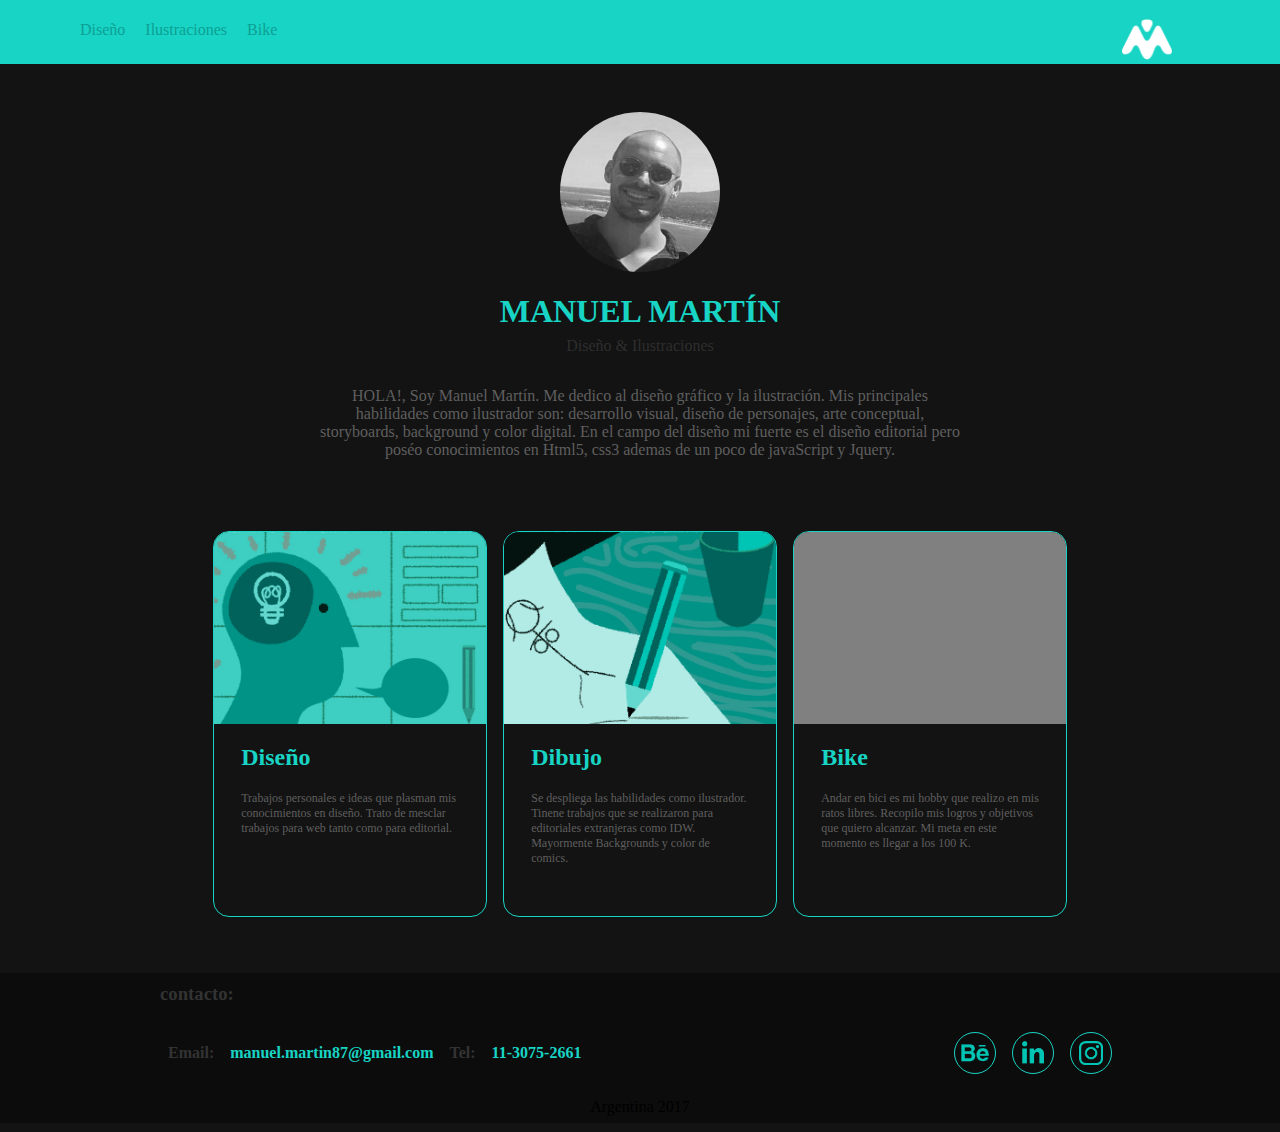
==== index.html @ 126e71ea "1" ====
<!DOCTYPE html>
<html lang="en">
<head>
    <meta charset="UTF-8">
    <meta name="viewport" content="width=device-width, initial-scale=1.0">
    <meta http-equiv="X-UA-Compatible" content="ie=edge">
    <title>Manuel Martin </title>
    <link rel="stylesheet" href="css/estilo.css">
    <!-- <link rel="stylesheet" href="https://maxcdn.bootstrapcdn.com/bootstrap/4.0.0-beta.2/css/bootstrap.min.css" integrity="sha384-PsH8R72JQ3SOdhVi3uxftmaW6Vc51MKb0q5P2rRUpPvrszuE4W1povHYgTpBfshb" crossorigin="anonymous"> -->
</head>
<body>
    
    <header class=" justify-between">
        <div id="contenedorA">
            
            <a href="#backgrounds">Diseño</a>
            <a href="manuelmartindibujo.html">Ilustraciones</a>
            <a href="#colors">Bike</a>
                    
        </div>
        <div class="margenLogo">
            <img id="logo" src="img/logo 2017.png" alt="">
        </div>
    </header>

    <div class=" con-general flex-center ">

        <div class="imgCaratula  flex-center "><img id="mm" src="img/mmm.jpg" alt=""></div>
        <h1 class="h1Color" >MANUEL MARTÍN</h1>
        <p class="pTopLogo colorP2">Diseño & Ilustraciones</p>
        <p class="colorP anchoP textCenter ">
              HOLA!, Soy Manuel Martín. Me dedico al diseño gráfico y la ilustración. Mis principales habilidades como ilustrador son: desarrollo visual, diseño de personajes, arte conceptual, storyboards, background y color digital.
              En el campo del diseño mi fuerte es el diseño editorial pero poséo conocimientos en  Html5, css3 ademas de un poco de javaScript y Jquery.
        </p>
  

    </div>

    <div class="con-general flex-center">
        <div class="con-dos flex-Wrap">
        <div class="con-tres flex-center">
             <div class="con-img"> <img src="img/diseño.jpg" alt=""></div> 

                <div class="con-p">
                    <h2 class="h1Color">Diseño</h2>
                    <p class="colorP tamañoP">
                         Trabajos personales e ideas que plasman mis conocimientos en diseño.
                        Trato de mesclar trabajos para web tanto como para editorial.  
                    </p>
                </div>
            
        </div>
        <div class="con-tres flex-center">
            <div class="con-img">  <img src="img/dibujo.jpg" alt=""></div>
                <div class="con-p">
                    <h2 class="h1Color">Dibujo</h2>
                    <p class="colorP tamañoP"> 
                        Se despliega las habilidades como ilustrador. Tinene trabajos que se realizaron para 
                        editoriales extranjeras como IDW. Mayormente Backgrounds y color de comics. 
                    </p>
                </div>
                
        </div>
        <div class="con-tres flex-center">
            <div class="con-img"> <img src="img/bike.jpg" alt=""></div>
                <div class="con-p">
                    <h2 class="h1Color">Bike</h2>
                    <p class="colorP tamañoP"> 
                             Andar en bici es mi hobby que realizo en mis ratos libres. Recopilo mis logros y objetivos que quiero alcanzar. Mi meta en este momento es llegar a los 100 K. 
                             
                    </p>
                </div>
            
        </div>
        </div>   
    </div>

<footer class="flex-center">

    <div class="con-contacto h3Color">
        <h3>contacto:</h3>
    </div>
    <div class="justify-between con-contacto">
      <div class="justify-between "> 
        <h4 class="margenLogo h3Color"> Email:</h4>
       <p class="margenLogo h1Color "> <strong> manuel.martin87@gmail.com </strong></p>
       <h4 class="margenLogo h3Color">Tel:</h4>
       <p class="margenLogo h1Color"> <strong>11-3075-2661</strong></p>
    </div>
    <div class="justify-between">
        <a href="https://www.behance.net/maginmarti044c"> <div id="behance"  class="redes margenLogo flex-center"> <img src="img/behance.png" alt=""> </div></a>
        <a href="https://www.linkedin.com/in/manuel-m-martin/"> <div id="linkedin" class="redes margenLogo flex-center"> <img src="img/linkedin.png" alt=""> </div></a>
        <a href="https://www.instagram.com/m.magin.martin/">  <div id="instagram" class="redes margenLogo flex-center"> <img src="img/instagram.png" alt=""> </div></a>
    </div>
    </div>
    <div class=""><p>Argentina 2017</p></div>



</footer>

 <div class="cont-animacion">
    

    <!-- <div class="elementoUno anima-Uno"> <img src="img/lampara.png" alt=""></div>
    <div class="elementoUno anima-Uno" style="margin-left:500px;"><img src="img/lampara.png" alt=""></div>
    -->



</div>


</body>
</html>
---- css/estilo.css ----
body{
    margin: 0;
    font-family: 'open sans extrabold', 'open sans ';
     /* position: relative; */
     background-color: #131313;
}
header{
    width: 100%;
    height: 4em;
    margin-top: -3em;
    /* background-color: #33ffcc; */
    background-color: #18d4c4;
     position: fixed; 
    z-index: 5;
    align-items: center

}
footer{
    background-color: #0c0c0c;
    width: 100%;
    height:150px ;
    
    /* height: 100%; */
    max-width: 1600px;
    margin-top: 3em;
}
p{
    font-family: 'open sans';
    
}

#contenedorA{
    align-self: flex-start;
    /* position: fixed; */
    margin-top: 1.3em;
    margin-left:5em; 

}
#contenedorA a{
    text-decoration: none;
    margin-right: 1em;
    /* color: rgb(7, 134, 86); */
    color: rgb(13, 160, 148);
  
}

/////////////////////


.col-2{
    
    -webkit-column-count:2;
    -moz-column-count:2;
    column-count:2;

}
.col-3{
    
    -webkit-column-count:3;
    -moz-column-count:3;
    column-count:3;

}
.col-4{
   
    -webkit-column-count:4;
    -moz-column-count:4;
    column-count:4;

    
}

.con-general{

    width: 100%;
    
    /* height: 100%; */
    max-width: 1600px;
    margin-top: 3em;
    /* background-color: antiquewhite; */

}
.flex-center{
    display: flex;
    flex-direction: column;
    justify-content: center;
    align-items: center;

}
.flex-Wrap{
    display: flex;
    flex-wrap: wrap;
    justify-content: center
}

.justify-between{
    
        display: flex;
        flex-wrap: wrap;
        justify-content: space-between;
        align-items: center
        
    
    
}

.imgCaratula{
    width: 10em;
    height: 10em;
    border-radius: 50%;
    /* background-color: rgb(33, 209, 200); */
    margin-top: 4em;
    overflow:hidden;

}
.pTopLogo{
    margin-top: -15px;

}
.colorP{
    color: rgb(95, 95, 95);
}
.colorP2{
    color: rgb(46, 46, 46);
}
.anchoP{
    width: 50%;
}
.tamañoP{
    font-size: 9pt;
}
.h1Color{
    /* color: #33ffcc; */
    color: #18d4c4;
}
.h3Color{
    color: #333333;
}
.textCenter{
    text-align: center;
}
.textRight{
    text-align: right;
}
.con-dos{
    width: 75%;
}
.con-tres{
    
    /* border: 1px solid #33ffcc; */
    border: 1px solid #18d4c4;
    width: 17em;
    height: 24em;
    margin: 0.5em;
    border-radius: 1em;
    overflow:hidden;
    
}
.con-tres:hover{
    border: 1px solid #bb002f;
    animation-name:bibrar;
    animation-duration: 0.4s;
    animation-iteration-count: infinite;
    cursor: pointer;

}
@keyframes bibrar{
    0%{transform: rotate(0.5deg);}
    25%{transform: rotate(-0.5deg);}
    50%{transform: rotate(0.5deg);}
    75%{transform: rotate(-0.5deg);}
    100%{transform: rotate(0deg);}
}

.con-img{
    width: 100%;
    height: 50%;
    /* border-radius: 1em; */
    background-color: grey;
    overflow: hidden;
    
   
} 

.con-p{
    width: 80%;
    height: 50%;
    border-radius: 1em;
   
    
}
#logo{
    width: 50px;
    height: 50px;
    margin-left: -200%;
    margin-top: 0.4em;
}
#mm{
    width: 200px;
    height: 200px;
}

.margenLogo{
    margin:0.5em ;
}
.redes{
    width: 40px;
    height: 40px;
    border-radius: 50%;
    /* border: 1px solid #33ffcc; */
    border: 1px solid #18d4c4;
}
#behance img{
    width: 70%;
}
#linkedin img{
    width: 56%;
}
#instagram img{
    width: 60%;
}

.redes:hover{
    border: 1px solid #bb002f;
}
.con-contacto{
    width: 75%;
}

.con-img img{
    margin-left: -20px;
    /* width: 110%; */
    height: 115%;
}
.con-imgUno {
    background-image: url("img/diseño.jpg");

}
.cont-animacion{
    position: absolute;
    width: 100%;
    height: 100%;
    max-width: 1600px;
    top:0px;
    z-index: -5;

}

.elementoUno{
    height: 40px;
    width: 40px;
    /* background-image: url("img/logo2017.png"); */
    /* background-color: red; */
    margin-top: 200px;
    margin-left:400px;
    position: relative;

}

.anima-Uno{
    animation-name: aUno;
    animation-duration: 9s;
    animation-iteration-count: infinite;

}
@keyframes aUno{ 
    /* from{opacity: 0;} 
    to { opacity: 1;} */

    0%{opacity: 0 }
    25%{opacity:0.5 }
    50%{ opacity: 0 }
    75%{opacity: 0.5 }
    100%{opacity: 0 }
}

.elementoUno img{
    
    height: 100%;
}
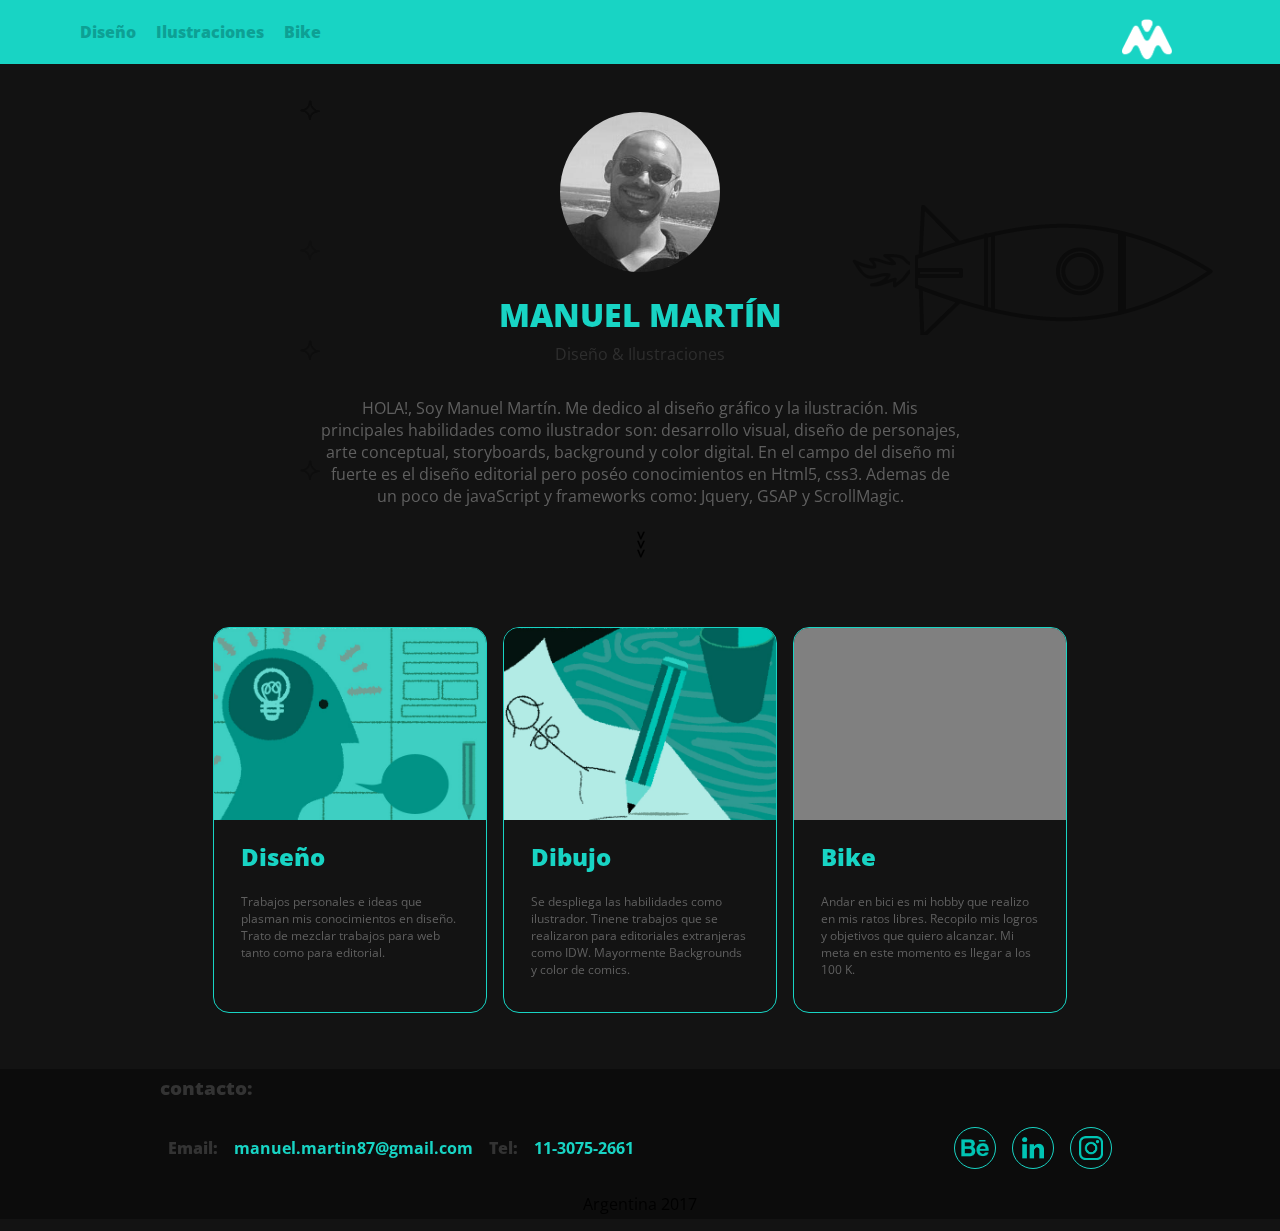
==== commit 154578c4: "5" ====
--- a/index.html
+++ b/index.html
@@ -6,6 +6,16 @@
     <meta http-equiv="X-UA-Compatible" content="ie=edge">
     <title>Manuel Martin </title>
     <link rel="stylesheet" href="css/estilo.css">
+    <link rel="icon" type="image/png" href="img/mmmfavicon.png" />
+    <link href="https://fonts.googleapis.com/css?family=Open+Sans:300,300i,400,400i,600,600i,700,700i,800,800i" rel="stylesheet">
+    <script src="https://cdnjs.cloudflare.com/ajax/libs/gsap/1.20.3/TweenMax.min.js"></script>
+    <script src="https://ajax.googleapis.com/ajax/libs/jquery/3.2.1/jquery.min.js"></script>
+    <script src="https://cdnjs.cloudflare.com/ajax/libs/gsap/1.20.3/plugins/CSSPlugin.min.js"></script>
+    <script src="https://cdnjs.cloudflare.com/ajax/libs/gsap/1.20.3/easing/EasePack.min.js"></script>
+    <script src="https://cdnjs.cloudflare.com/ajax/libs/gsap/1.20.3/TweenLite.min.js"></script>
+    <script src="https://cdnjs.cloudflare.com/ajax/libs/ScrollMagic/2.0.5/ScrollMagic.min.js"></script>
+    <script src="https://cdnjs.cloudflare.com/ajax/libs/ScrollMagic/2.0.5/plugins/animation.gsap.js"></script>
+    
     <!-- <link rel="stylesheet" href="https://maxcdn.bootstrapcdn.com/bootstrap/4.0.0-beta.2/css/bootstrap.min.css" integrity="sha384-PsH8R72JQ3SOdhVi3uxftmaW6Vc51MKb0q5P2rRUpPvrszuE4W1povHYgTpBfshb" crossorigin="anonymous"> -->
 </head>
 <body>
@@ -13,9 +23,9 @@
     <header class=" justify-between">
         <div id="contenedorA">
             
-            <a href="#backgrounds">Diseño</a>
-            <a href="manuelmartindibujo.html">Ilustraciones</a>
-            <a href="#colors">Bike</a>
+            <a href="https://www.behance.net/maginmarti044c">Diseño</a>
+            <a href="https://www.behance.net/gallery/56486357/Ilustraciones-2">Ilustraciones</a>
+            <a href="">Bike</a>
                     
         </div>
         <div class="margenLogo">
@@ -25,32 +35,37 @@
 
     <div class=" con-general flex-center ">
 
-        <div class="imgCaratula  flex-center "><img id="mm" src="img/mmm.jpg" alt=""></div>
-        <h1 class="h1Color" >MANUEL MARTÍN</h1>
-        <p class="pTopLogo colorP2">Diseño & Ilustraciones</p>
-        <p class="colorP anchoP textCenter ">
+        <div id="imc" class="imgCaratula  flex-center "><img id="mm" src="img/mmm.jpg" alt=""></div>
+        <h1 id="Ch1" class="h1Color" >MANUEL MARTÍN</h1>
+        <p id="Cp1" class="pTopLogo colorP2">Diseño & Ilustraciones</p>
+        <p id="Cp2" class="colorP anchoP textCenter ">
               HOLA!, Soy Manuel Martín. Me dedico al diseño gráfico y la ilustración. Mis principales habilidades como ilustrador son: desarrollo visual, diseño de personajes, arte conceptual, storyboards, background y color digital.
-              En el campo del diseño mi fuerte es el diseño editorial pero poséo conocimientos en  Html5, css3 ademas de un poco de javaScript y Jquery.
+              En el campo del diseño mi fuerte es el diseño editorial pero poséo conocimientos en  Html5, css3. Ademas de un poco de javaScript y frameworks como: Jquery, GSAP y ScrollMagic.
         </p>
   
-
+        <p id="flecha"> <strong> >>></strong> </p>
     </div>
 
     <div class="con-general flex-center">
         <div class="con-dos flex-Wrap">
-        <div class="con-tres flex-center">
+        
+        <a id="a1" href="https://www.behance.net/maginmarti044c"> <!-- link de DISEÑO -->
+            <div class="con-tres flex-center">
              <div class="con-img"> <img src="img/diseño.jpg" alt=""></div> 
 
                 <div class="con-p">
                     <h2 class="h1Color">Diseño</h2>
                     <p class="colorP tamañoP">
                          Trabajos personales e ideas que plasman mis conocimientos en diseño.
-                        Trato de mesclar trabajos para web tanto como para editorial.  
+                        Trato de mezclar trabajos para web tanto como para editorial.  
                     </p>
                 </div>
             
-        </div>
-        <div class="con-tres flex-center">
+            </div>
+        </a>
+        
+        <a id="a2" href="https://www.behance.net/gallery/56486357/Ilustraciones-2"> <!-- link de Ilustraciones -->
+            <div class="con-tres flex-center">
             <div class="con-img">  <img src="img/dibujo.jpg" alt=""></div>
                 <div class="con-p">
                     <h2 class="h1Color">Dibujo</h2>
@@ -60,8 +75,10 @@
                     </p>
                 </div>
                 
-        </div>
-        <div class="con-tres flex-center">
+            </div>
+        </a>
+      <a id="a3" href="">   <!-- LINK DE BIKE -->
+             <div class="con-tres flex-center">
             <div class="con-img"> <img src="img/bike.jpg" alt=""></div>
                 <div class="con-p">
                     <h2 class="h1Color">Bike</h2>
@@ -69,9 +86,13 @@
                              Andar en bici es mi hobby que realizo en mis ratos libres. Recopilo mis logros y objetivos que quiero alcanzar. Mi meta en este momento es llegar a los 100 K. 
                              
                     </p>
+
+                  
                 </div>
             
-        </div>
+            </div>
+        </a>    
+
         </div>   
     </div>
 
@@ -100,8 +121,8 @@
 </footer>
 
  <div class="cont-animacion">
-    
-
+    <iframe id="nave" src="aNave.html" width="1600px" height="500px" frameborder="0" scrolling="no"></iframe>
+ 
     <!-- <div class="elementoUno anima-Uno"> <img src="img/lampara.png" alt=""></div>
     <div class="elementoUno anima-Uno" style="margin-left:500px;"><img src="img/lampara.png" alt=""></div>
     -->
@@ -110,6 +131,6 @@
 
 </div>
 
-
+<script src="js/animaciongsap.js"></script>
 </body>
 </html>--- a/css/estilo.css
+++ b/css/estilo.css
@@ -1,3 +1,6 @@
+@import url('https://fonts.googleapis.com/css?family=Open+Sans:300,300i,400,400i,600,600i,700,700i,800,800i');
+
+
 body{
     margin: 0;
     font-family: 'open sans extrabold', 'open sans ';
@@ -28,7 +31,15 @@
     font-family: 'open sans';
     
 }
-
+a{  
+    text-decoration: none;
+    font-family: 'open sans';
+ 
+}
+h1,h2,h3,h4{
+    font-family: 'open sans';
+    font-weight: 800;
+}
 #contenedorA{
     align-self: flex-start;
     /* position: fixed; */
@@ -41,7 +52,7 @@
     margin-right: 1em;
     /* color: rgb(7, 134, 86); */
     color: rgb(13, 160, 148);
-  
+    font-weight: 800
 }
 
 /////////////////////
@@ -69,6 +80,13 @@
 
     
 }
+
+#flecha{
+    margin-top: 10px;
+    transform: rotate(90deg);
+
+}
+
 
 .con-general{
 
@@ -111,6 +129,7 @@
     /* background-color: rgb(33, 209, 200); */
     margin-top: 4em;
     overflow:hidden;
+    /* position: relative; */
 
 }
 .pTopLogo{
@@ -233,7 +252,7 @@
     height: 115%;
 }
 .con-imgUno {
-    background-image: url("img/diseño.jpg");
+    background-image: url("../img/diseño.jpg");
 
 }
 .cont-animacion{
@@ -243,8 +262,21 @@
     max-width: 1600px;
     top:0px;
     z-index: -5;
-
-}
+    /* background-image: url("../img/fondo.png"); */
+    opacity: 0.4;
+    overflow: hidden;
+
+}
+
+
+ #nave{
+    position: absolute;
+    
+    
+ }
+
+
+
 
 .elementoUno{
     height: 40px;
@@ -277,4 +309,73 @@
 .elementoUno img{
     
     height: 100%;
-}+}
+
+
+
+
+
+
+
+
+
+
+
+
+
+
+
+
+
+
+
+
+
+
+@media only screen and (max-width:635px) {
+    
+        header{
+            align-items: center;
+            width: 100%;
+            height: 5em;
+        }
+    
+        .flex-center-dos{
+            display: flex;
+            flex-direction: column;
+            justify-content: center;
+            align-items: center;
+        }
+    
+    
+        .margenLogo{
+            
+            margin: 0;
+        }
+    
+        #logo{
+            
+            visibility:hidden;
+          
+        }
+    
+        #contenedorA {
+           
+          
+            margin-top: 1.5em;
+            margin-left:23%;
+        }
+    
+        .anchoP {
+            width: 80%;
+        }
+    
+    footer{
+        display: flex;
+        flex-direction: column;
+        justify-content: center;
+        align-items: center;
+    
+    }
+    
+    }